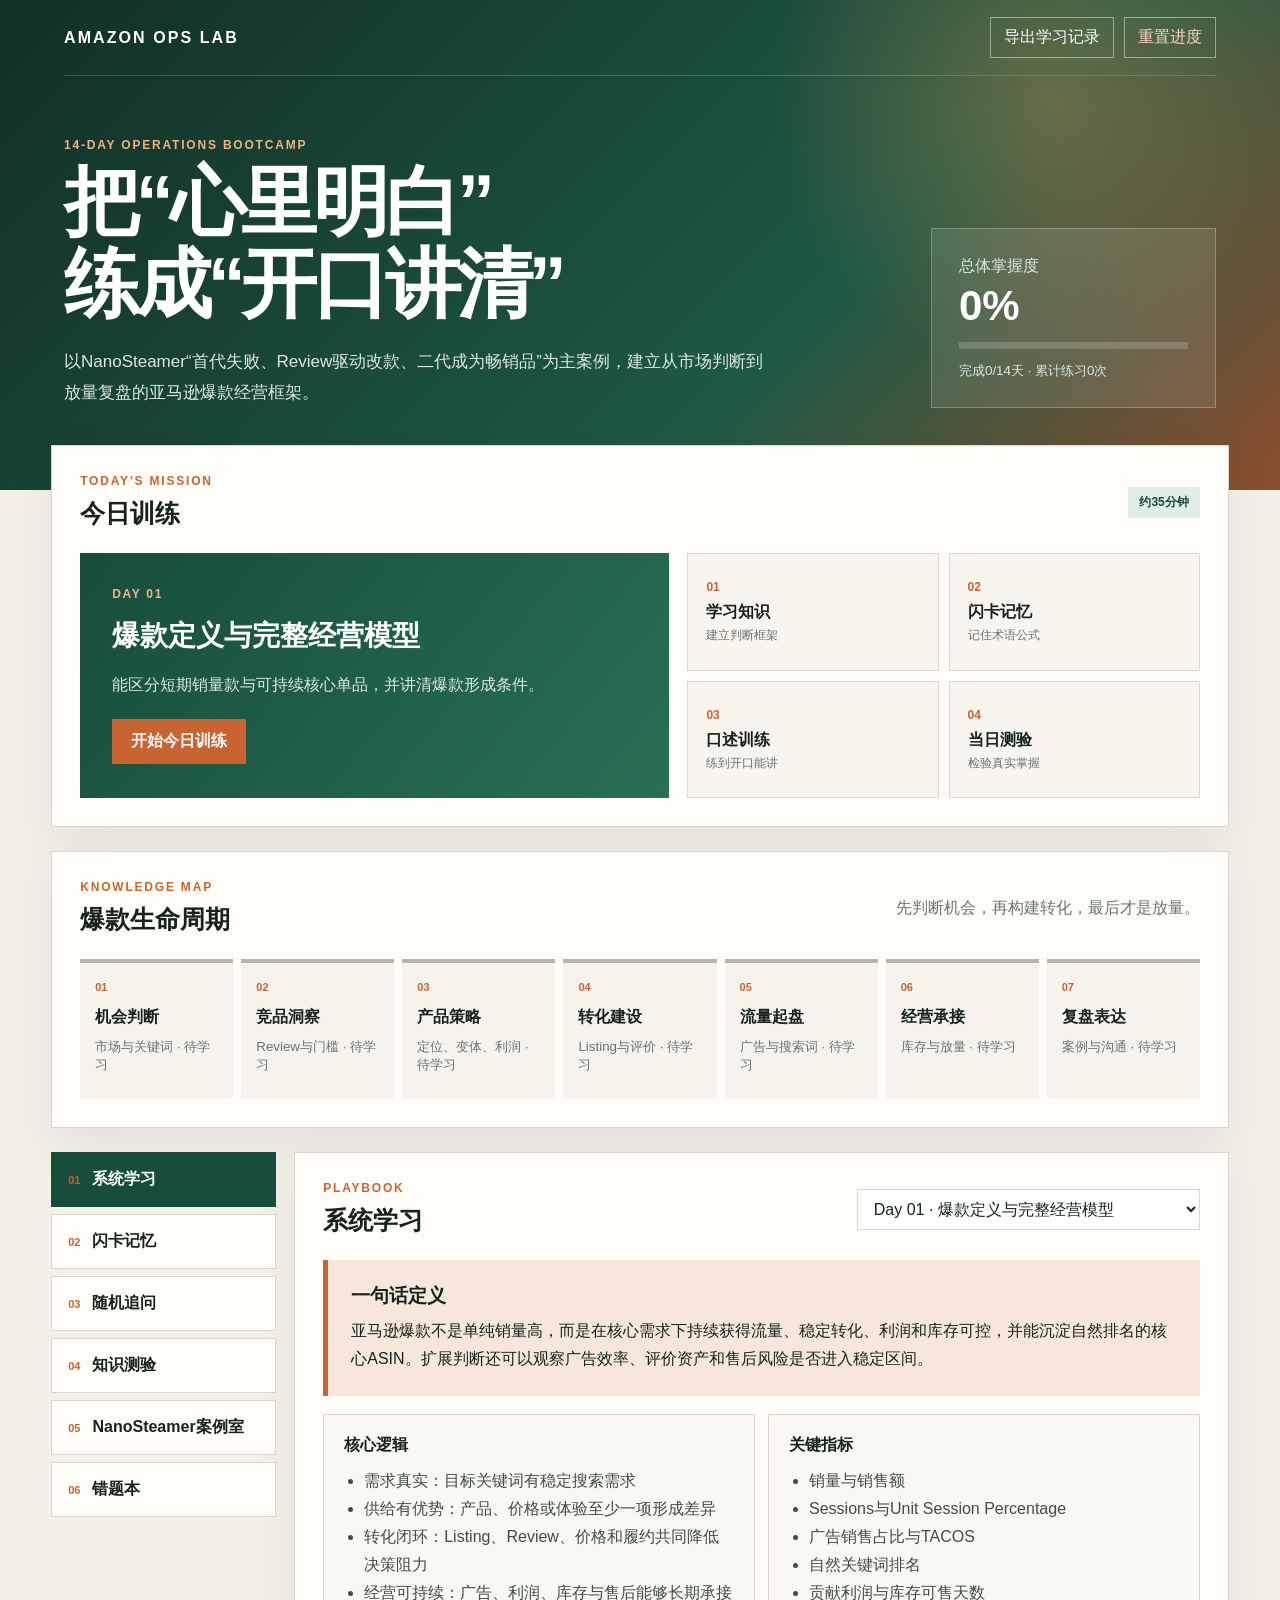
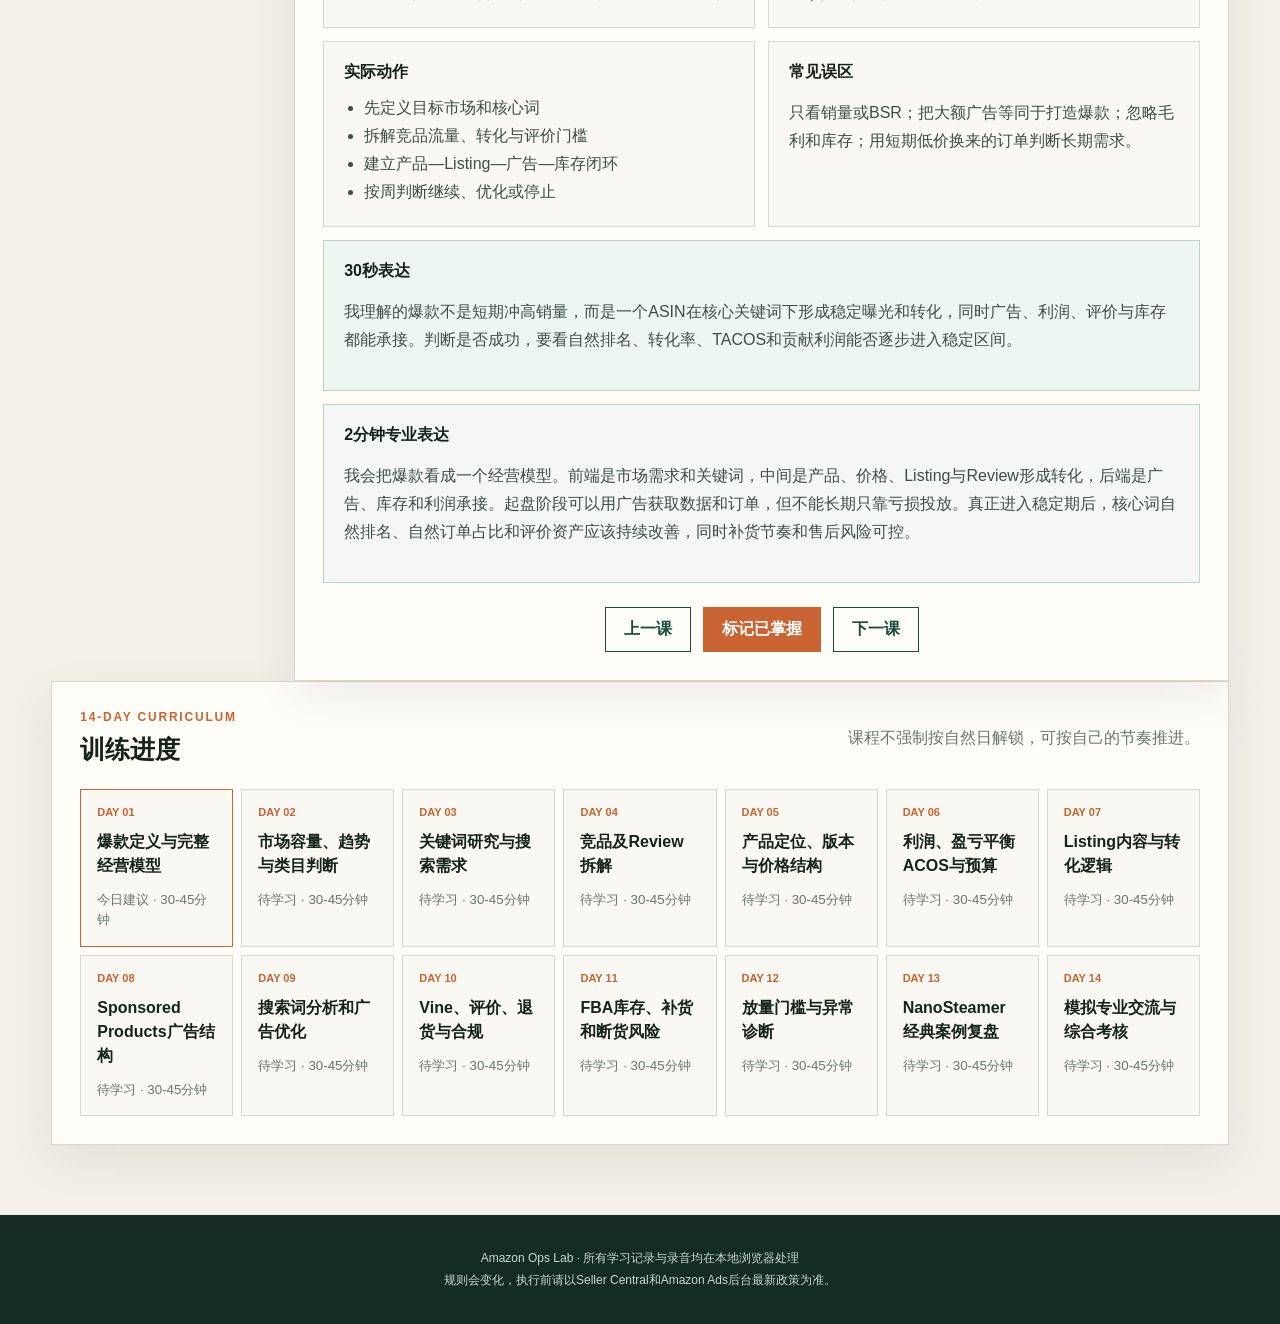
==== index.html @ a0581ec6 "Add files via upload" ====
<!doctype html>
<html lang="zh-CN">
<head>
  <meta charset="utf-8">
  <meta name="viewport" content="width=device-width, initial-scale=1">
  <meta name="description" content="亚马逊爆款运营14天学习与口述训练工具">
  <title>亚马逊爆款运营训练场</title>
  <link rel="stylesheet" href="style.css">
</head>
<body>
  <header class="hero">
    <nav class="topbar">
      <a class="brand" href="#dashboard">AMAZON OPS LAB</a>
      <div class="top-actions">
        <button id="exportProgress" class="ghost">导出学习记录</button>
        <button id="resetProgress" class="ghost danger-text">重置进度</button>
      </div>
    </nav>
    <div class="hero-content">
      <div>
        <p class="eyebrow">14-DAY OPERATIONS BOOTCAMP</p>
        <h1>把“心里明白”<br>练成“开口讲清”</h1>
        <p class="hero-copy">以NanoSteamer“首代失败、Review驱动改款、二代成为畅销品”为主案例，建立从市场判断到放量复盘的亚马逊爆款经营框架。</p>
      </div>
      <div class="hero-score">
        <span>总体掌握度</span>
        <strong id="overallScore">0%</strong>
        <div class="progress-track"><i id="overallBar"></i></div>
        <small id="studySummary">完成0/14天 · 累计练习0次</small>
      </div>
    </div>
  </header>

  <main>
    <section id="dashboard" class="panel dashboard">
      <div class="section-head">
        <div><p class="section-kicker">TODAY'S MISSION</p><h2>今日训练</h2></div>
        <span id="todayDuration" class="pill">约35分钟</span>
      </div>
      <div class="today-grid">
        <article class="today-main">
          <span id="todayDay" class="day-number">DAY 01</span>
          <h3 id="todayTitle">爆款定义与完整经营模型</h3>
          <p id="todayGoal"></p>
          <button id="startToday" class="primary">开始今日训练</button>
        </article>
        <div class="today-steps">
          <button data-today-step="learn"><b>01</b><span>学习知识</span><em>建立判断框架</em></button>
          <button data-today-step="cards"><b>02</b><span>闪卡记忆</span><em>记住术语公式</em></button>
          <button data-today-step="speak"><b>03</b><span>口述训练</span><em>练到开口能讲</em></button>
          <button data-today-step="quiz"><b>04</b><span>当日测验</span><em>检验真实掌握</em></button>
        </div>
      </div>
    </section>

    <section class="panel">
      <div class="section-head">
        <div><p class="section-kicker">KNOWLEDGE MAP</p><h2>爆款生命周期</h2></div>
        <p class="section-note">先判断机会，再构建转化，最后才是放量。</p>
      </div>
      <div id="knowledgeMap" class="knowledge-map"></div>
    </section>

    <section class="workspace">
      <aside class="sidebar">
        <button class="nav-item active" data-view="learn"><span>01</span>系统学习</button>
        <button class="nav-item" data-view="cards"><span>02</span>闪卡记忆</button>
        <button class="nav-item" data-view="speak"><span>03</span>随机追问</button>
        <button class="nav-item" data-view="quiz"><span>04</span>知识测验</button>
        <button class="nav-item" data-view="case"><span>05</span>NanoSteamer案例室</button>
        <button class="nav-item" data-view="mistakes"><span>06</span>错题本</button>
      </aside>

      <section class="panel work-panel">
        <div id="learnView" class="view active">
          <div class="view-toolbar">
            <div><p class="section-kicker">PLAYBOOK</p><h2>系统学习</h2></div>
            <select id="moduleSelect" aria-label="选择课程"></select>
          </div>
          <article id="lessonContent" class="lesson"></article>
          <div class="lesson-actions">
            <button id="prevModule" class="secondary">上一课</button>
            <button id="markLearned" class="primary">标记已掌握</button>
            <button id="nextModule" class="secondary">下一课</button>
          </div>
        </div>

        <div id="cardsView" class="view">
          <div class="view-toolbar">
            <div><p class="section-kicker">FLASH CARDS</p><h2>闪卡记忆</h2></div>
            <span id="cardCounter" class="pill"></span>
          </div>
          <button id="flashCard" class="flash-card" aria-label="翻转闪卡">
            <span class="card-label">点击翻面</span>
            <strong id="cardFront"></strong>
            <p id="cardBack"></p>
          </button>
          <section class="card-answer-box">
            <label for="cardWrittenAnswer"><b>先用文字回答</b><span>系统将按关键概念覆盖率和答案完整度进行本地评分。</span></label>
            <textarea id="cardWrittenAnswer" rows="4" placeholder="在这里输入你的答案……"></textarea>
            <div class="written-actions">
              <small>不要求与参考答案逐字一致，专业术语、公式和关键逻辑更重要。</small>
              <button id="scoreCardAnswer" class="primary">提交并评分</button>
            </div>
            <div id="cardScoreResult" class="card-score-result" hidden></div>
          </section>
          <div class="center-actions">
            <button id="cardAgain" class="secondary">还没记住</button>
            <button id="cardKnown" class="primary">已经记住</button>
          </div>
        </div>

        <div id="speakView" class="view">
          <div class="view-toolbar">
            <div><p class="section-kicker">WRITING & SPEAKING DRILL</p><h2>随机追问：文字与口述</h2></div>
            <select id="questionCategory">
              <option value="all">全部场景</option>
              <option value="同行交流">同行交流</option>
              <option value="领导追问">领导追问</option>
              <option value="跨部门协作">跨部门协作</option>
            </select>
          </div>
          <article class="question-card">
            <div class="question-meta"><span id="speakCategory"></span><span id="speakDifficulty"></span></div>
            <h3 id="speakQuestion"></h3>
            <p class="answer-structure"><b>建议结构：</b>结论 → 依据 → 动作 → 风险 → 复盘</p>
          </article>
          <section class="written-answer-box">
            <div class="written-head">
              <div><h3>文字填空作答</h3><p>在公司不方便口述时，可直接填写关键词或完整答案。</p></div>
              <span class="pill">自动本地保存</span>
            </div>
            <textarea id="writtenAnswer" rows="8" placeholder="结论：我认为……&#10;&#10;依据：主要数据或判断是……&#10;&#10;动作：下一步我会……&#10;&#10;风险：需要注意……&#10;&#10;复盘：我会在……后检查……"></textarea>
            <div class="written-actions">
              <span id="writtenStatus">建议先独立作答，再查看参考答案。</span>
              <button id="submitWrittenAnswer" class="primary">提交文字答案</button>
            </div>
          </section>
          <div class="timer-box">
            <strong id="timerDisplay">02:00</strong>
            <div>
              <button id="startTimer" class="primary">开始计时</button>
              <button id="recordAudio" class="secondary">本地录音</button>
            </div>
            <p id="recordStatus">录音只保存在当前页面内，不会上传。</p>
            <audio id="audioPlayback" controls hidden></audio>
          </div>
          <button id="showReference" class="text-button" aria-expanded="false">展开参考答案</button>
          <div id="referenceAnswer" class="reference-answer" hidden></div>
          <div id="selfScore" class="self-score" hidden>
            <h3>五维自评</h3>
            <div id="scoreInputs"></div>
            <button id="saveSpeakingScore" class="primary">保存本次评分</button>
          </div>
          <div class="lesson-actions">
            <button id="markSpeakMistake" class="secondary">加入错题本</button>
            <button id="nextSpeakQuestion" class="primary">下一道追问</button>
          </div>
        </div>

        <div id="quizView" class="view">
          <div class="view-toolbar">
            <div><p class="section-kicker">KNOWLEDGE CHECK</p><h2>知识测验</h2></div>
            <span id="quizProgress" class="pill"></span>
          </div>
          <article id="quizCard" class="quiz-card"></article>
          <div id="quizFeedback" class="quiz-feedback" hidden></div>
          <div class="lesson-actions">
            <button id="submitQuiz" class="primary">提交答案</button>
            <button id="nextQuiz" class="secondary" hidden>下一题</button>
          </div>
        </div>

        <div id="caseView" class="view">
          <div class="view-toolbar">
            <div><p class="section-kicker">PUBLIC CASE</p><h2>NanoSteamer经典案例室</h2></div>
            <span class="pill warning">公开资料 + 教学推演</span>
          </div>
          <div id="caseContent"></div>
        </div>

        <div id="mistakesView" class="view">
          <div class="view-toolbar">
            <div><p class="section-kicker">REVIEW LOOP</p><h2>错题本</h2></div>
            <button id="clearMistakes" class="secondary">清空错题</button>
          </div>
          <div id="mistakeList" class="mistake-list"></div>
        </div>
      </section>
    </section>

    <section class="panel curriculum-panel">
      <div class="section-head">
        <div><p class="section-kicker">14-DAY CURRICULUM</p><h2>训练进度</h2></div>
        <p class="section-note">课程不强制按自然日解锁，可按自己的节奏推进。</p>
      </div>
      <div id="curriculum" class="curriculum"></div>
    </section>
  </main>

  <footer>
    <p>Amazon Ops Lab · 所有学习记录与录音均在本地浏览器处理</p>
    <p>规则会变化，执行前请以Seller Central和Amazon Ads后台最新政策为准。</p>
  </footer>

  <script src="app.js"></script>
</body>
</html>
---- style.css ----
:root {
  --ink: #16231d;
  --muted: #68756e;
  --paper: #f3f0e8;
  --card: #fffdf8;
  --line: #dcd7ca;
  --green: #174d3b;
  --green-2: #276b52;
  --green-soft: #e1eee8;
  --orange: #c96332;
  --orange-soft: #f7e6db;
  --red: #a54236;
  --yellow: #d89b28;
  --shadow: 0 16px 42px rgba(31, 45, 38, .08);
}

* { box-sizing: border-box; }
html { scroll-behavior: smooth; }
body {
  margin: 0;
  color: var(--ink);
  background: var(--paper);
  font-family: "Microsoft YaHei", "PingFang SC", Arial, sans-serif;
}
button, select, input { font: inherit; }
button { cursor: pointer; }
.hero {
  min-height: 450px;
  padding: 0 max(5vw, 24px) 82px;
  color: #fff;
  background:
    radial-gradient(circle at 82% 20%, rgba(228, 145, 80, .35), transparent 25%),
    linear-gradient(135deg, #112f26, #1e5944 64%, #8c4e2e);
}
.topbar {
  height: 76px;
  display: flex;
  align-items: center;
  justify-content: space-between;
  border-bottom: 1px solid rgba(255,255,255,.18);
}
.brand { color: #fff; text-decoration: none; font-weight: 900; letter-spacing: .13em; }
.top-actions { display: flex; gap: 10px; }
.ghost { padding: 9px 13px; color: #fff; border: 1px solid rgba(255,255,255,.45); background: transparent; }
.danger-text { color: #ffd4c8; }
.hero-content {
  width: min(1360px, 100%);
  margin: 62px auto 0;
  display: flex;
  align-items: end;
  justify-content: space-between;
  gap: 50px;
}
.eyebrow, .section-kicker {
  margin: 0 0 9px;
  color: var(--orange);
  font-size: 12px;
  font-weight: 900;
  letter-spacing: .15em;
}
.hero .eyebrow { color: #f1b184; }
h1 { max-width: 760px; margin: 0; font-size: clamp(42px, 6.2vw, 76px); line-height: 1.08; letter-spacing: -.055em; }
h2 { margin: 0; font-size: 25px; }
h3 { margin: 0; }
.hero-copy { max-width: 700px; margin: 22px 0 0; color: #dce8e2; font-size: 17px; line-height: 1.8; }
.hero-score {
  width: 285px;
  padding: 27px;
  flex: 0 0 auto;
  border: 1px solid rgba(255,255,255,.25);
  background: rgba(255,255,255,.1);
  backdrop-filter: blur(12px);
}
.hero-score span, .hero-score small { color: #dce8e2; }
.hero-score strong { display: block; margin: 5px 0 12px; font-size: 42px; }
.progress-track { height: 7px; margin-bottom: 12px; overflow: hidden; background: rgba(255,255,255,.18); }
.progress-track i { display: block; width: 0; height: 100%; background: #f0a774; transition: width .35s; }
main { width: min(1380px, 92vw); margin: -45px auto 70px; }
.panel {
  margin-bottom: 24px;
  padding: 28px;
  border: 1px solid var(--line);
  background: var(--card);
  box-shadow: var(--shadow);
}
.section-head, .view-toolbar {
  display: flex;
  align-items: center;
  justify-content: space-between;
  gap: 24px;
  margin-bottom: 23px;
}
.section-note { margin: 0; color: var(--muted); }
.pill { padding: 7px 11px; color: var(--green); background: var(--green-soft); font-size: 12px; font-weight: 800; }
.pill.warning { color: #85500c; background: #f8e8c9; }
.today-grid { display: grid; grid-template-columns: 1.15fr 1fr; gap: 18px; }
.today-main {
  min-height: 245px;
  padding: 32px;
  display: flex;
  align-items: flex-start;
  flex-direction: column;
  justify-content: center;
  color: #fff;
  background: linear-gradient(130deg, var(--green), #287055);
}
.day-number { margin-bottom: 16px; color: #f0b58b; font-size: 12px; font-weight: 900; letter-spacing: .14em; }
.today-main h3 { font-size: 28px; }
.today-main p { max-width: 560px; color: #dceae4; line-height: 1.7; }
.today-steps { display: grid; grid-template-columns: 1fr 1fr; gap: 10px; }
.today-steps button {
  padding: 18px;
  color: var(--ink);
  border: 1px solid var(--line);
  background: #f8f5ee;
  text-align: left;
}
.today-steps button:hover { border-color: var(--green); }
.today-steps b, .today-steps span, .today-steps em { display: block; }
.today-steps b { color: var(--orange); font-size: 12px; }
.today-steps span { margin: 8px 0 4px; font-weight: 800; }
.today-steps em { color: var(--muted); font-size: 12px; font-style: normal; }
.primary, .secondary {
  padding: 11px 18px;
  border: 1px solid var(--orange);
  font-weight: 800;
}
.primary { color: #fff; background: var(--orange); }
.primary:hover { background: #ad5126; }
.secondary { color: var(--green); border-color: var(--green); background: transparent; }
.secondary:hover { background: var(--green-soft); }
.today-main .primary { margin-top: 5px; }
.knowledge-map { display: grid; grid-template-columns: repeat(7, 1fr); gap: 8px; }
.map-node {
  position: relative;
  min-height: 140px;
  padding: 18px 15px;
  border-top: 4px solid #b7b4aa;
  background: #f6f3ec;
}
.map-node.done { border-color: var(--green); background: var(--green-soft); }
.map-node.current { border-color: var(--orange); background: var(--orange-soft); }
.map-node b, .map-node span { display: block; }
.map-node b { margin-bottom: 12px; color: var(--orange); font-size: 11px; }
.map-node span { line-height: 1.45; font-weight: 800; }
.map-node small { display: block; margin-top: 9px; color: var(--muted); }
.workspace { display: grid; grid-template-columns: 225px 1fr; gap: 18px; align-items: start; }
.sidebar { position: sticky; top: 16px; display: grid; gap: 7px; }
.nav-item {
  padding: 16px;
  display: flex;
  align-items: center;
  gap: 12px;
  color: var(--ink);
  border: 1px solid var(--line);
  background: var(--card);
  text-align: left;
  font-weight: 800;
}
.nav-item span { color: var(--orange); font-size: 11px; }
.nav-item.active { color: #fff; border-color: var(--green); background: var(--green); }
.work-panel { min-height: 690px; margin: 0; }
.view { display: none; }
.view.active { display: block; }
select {
  max-width: 430px;
  padding: 10px 35px 10px 12px;
  color: var(--ink);
  border: 1px solid var(--line);
  background: #fff;
}
.lesson > .lesson-lead {
  margin-bottom: 18px;
  padding: 23px;
  border-left: 5px solid var(--orange);
  background: var(--orange-soft);
}
.lesson-lead strong { display: block; margin-bottom: 8px; font-size: 19px; }
.lesson-lead p { margin: 0; line-height: 1.75; }
.lesson-grid { display: grid; grid-template-columns: 1fr 1fr; gap: 13px; }
.lesson-block { padding: 20px; border: 1px solid var(--line); background: #faf8f2; }
.lesson-block.full { grid-column: 1 / -1; }
.lesson-block h3 { margin-bottom: 11px; font-size: 16px; }
.lesson-block p, .lesson-block li { color: #3e4d45; line-height: 1.75; }
.lesson-block ul { margin: 0; padding-left: 20px; }
.speech { border-color: #b9d3c7; background: #eef6f2; }
.speech.long { background: #f4f7f5; }
.formula { color: var(--green); font-weight: 900; }
.lesson-actions, .center-actions {
  margin-top: 24px;
  display: flex;
  align-items: center;
  justify-content: center;
  gap: 12px;
}
.flash-card {
  width: min(680px, 100%);
  min-height: 330px;
  margin: 35px auto 0;
  padding: 48px;
  display: block;
  color: #fff;
  border: 0;
  background: linear-gradient(145deg, var(--green), #2d7058);
  box-shadow: 0 22px 48px rgba(23, 77, 59, .2);
  text-align: center;
}
.flash-card.revealed { color: var(--ink); background: var(--orange-soft); }
.card-label { display: block; margin-bottom: 25px; color: #efbd98; font-size: 12px; letter-spacing: .13em; }
.revealed .card-label { color: var(--orange); }
.flash-card strong { font-size: clamp(26px, 4vw, 39px); line-height: 1.45; }
.flash-card p { display: none; margin: 8px auto 0; max-width: 560px; font-size: 18px; line-height: 1.8; }
.flash-card.revealed strong { display: none; }
.flash-card.revealed p { display: block; }
.card-answer-box {
  width: min(680px, 100%);
  margin: 18px auto 0;
  padding: 20px;
  border: 1px solid var(--line);
  background: #faf8f2;
}
.card-answer-box label, .card-answer-box label span { display: block; }
.card-answer-box label span { margin-top: 5px; color: var(--muted); font-size: 12px; }
.card-answer-box textarea {
  width: 100%;
  margin: 14px 0 0;
  padding: 14px;
  resize: vertical;
  color: var(--ink);
  border: 1px solid var(--line);
  background: #fff;
  line-height: 1.7;
}
.card-answer-box textarea:focus { outline: 2px solid #b8d7c9; border-color: var(--green); }
.card-score-result { margin-top: 15px; padding: 16px; border: 1px solid #b7cfc3; background: var(--green-soft); }
.score-summary { display: grid; grid-template-columns: repeat(3, 1fr); gap: 8px; }
.score-summary div { padding: 12px; background: rgba(255,255,255,.68); text-align: center; }
.score-summary span, .score-summary strong { display: block; }
.score-summary span { color: var(--muted); font-size: 11px; }
.score-summary strong { margin-top: 4px; font-size: 24px; }
.score-feedback { margin: 13px 0 0; color: #405149; line-height: 1.7; }
.question-card { padding: 28px; color: #fff; background: var(--green); }
.question-card h3 { margin: 20px 0; font-size: clamp(24px, 3.5vw, 34px); line-height: 1.55; }
.question-meta { display: flex; gap: 9px; }
.question-meta span { padding: 5px 8px; color: #f6c09a; border: 1px solid rgba(255,255,255,.25); font-size: 11px; }
.answer-structure { margin: 0; color: #dce9e3; }
.written-answer-box {
  margin-top: 16px;
  padding: 22px;
  border: 1px solid var(--line);
  background: #faf8f2;
}
.written-head, .written-actions {
  display: flex;
  align-items: center;
  justify-content: space-between;
  gap: 16px;
}
.written-head p, .written-actions span {
  margin: 6px 0 0;
  color: var(--muted);
  font-size: 12px;
}
.written-answer-box textarea {
  width: 100%;
  margin-top: 16px;
  padding: 16px;
  resize: vertical;
  color: var(--ink);
  border: 1px solid var(--line);
  background: #fff;
  line-height: 1.75;
}
.written-answer-box textarea:focus {
  outline: 2px solid #b8d7c9;
  border-color: var(--green);
}
.written-actions { margin-top: 12px; }
.user-answer {
  margin-bottom: 18px;
  padding-bottom: 16px;
  border-bottom: 1px solid #b7cfc3;
  white-space: pre-wrap;
}
.timer-box { margin: 16px 0; padding: 22px; display: flex; align-items: center; justify-content: space-between; gap: 20px; border: 1px solid var(--line); background: #faf8f2; }
.timer-box strong { font-size: 38px; font-variant-numeric: tabular-nums; }
.timer-box p { flex: 1; margin: 0; color: var(--muted); font-size: 12px; }
.timer-box audio { max-width: 250px; }
.text-button { padding: 6px 0; color: var(--green); border: 0; border-bottom: 1px solid var(--green); background: transparent; font-weight: 800; }
.reference-answer, .self-score { margin-top: 17px; padding: 22px; border: 1px solid #bdd2c8; background: var(--green-soft); line-height: 1.8; }
.reference-answer h3 { margin-bottom: 10px; }
.score-row { display: grid; grid-template-columns: 120px 1fr 34px; gap: 12px; align-items: center; margin: 13px 0; }
.score-row input { accent-color: var(--orange); }
.quiz-card { padding: 25px; border: 1px solid var(--line); background: #faf8f2; }
.quiz-card h3 { margin-bottom: 20px; line-height: 1.65; }
.quiz-type {
  display: inline-block;
  margin-bottom: 12px;
  padding: 5px 8px;
  color: var(--orange);
  border: 1px solid #e5b796;
  background: var(--orange-soft);
  font-size: 11px;
  font-weight: 800;
}
.quiz-text-input {
  width: 100%;
  padding: 15px;
  color: var(--ink);
  border: 1px solid var(--line);
  background: #fff;
  line-height: 1.7;
}
textarea.quiz-text-input { min-height: 150px; resize: vertical; }
.quiz-text-input:focus { outline: 2px solid #b8d7c9; border-color: var(--green); }
.quiz-hint { margin: 10px 0 0; color: var(--muted); font-size: 12px; }
.option {
  width: 100%;
  margin: 6px 0;
  padding: 13px;
  color: var(--ink);
  border: 1px solid var(--line);
  background: #fff;
  text-align: left;
}
.option.selected { border-color: var(--green); background: var(--green-soft); }
.quiz-feedback { margin-top: 15px; padding: 17px; line-height: 1.7; }
.quiz-feedback.correct { color: var(--green); background: var(--green-soft); }
.quiz-feedback.wrong { color: var(--red); background: #f7e3df; }
.case-hero { padding: 27px; color: #fff; background: linear-gradient(130deg, #1d4b3b, #815036); }
.case-hero h3 { margin-bottom: 10px; font-size: 29px; }
.case-hero p { margin: 0; color: #e4ece8; line-height: 1.7; }
.data-notice { margin: 14px 0; padding: 13px; color: #79510e; background: #faedcf; font-size: 13px; }
.case-grid { display: grid; grid-template-columns: repeat(3, 1fr); gap: 10px; }
.case-metric { padding: 18px; border: 1px solid var(--line); }
.case-metric span, .case-metric small { display: block; color: var(--muted); }
.case-metric strong { display: block; margin: 5px 0; font-size: 25px; }
.case-section { margin-top: 18px; padding: 22px; border: 1px solid var(--line); }
.case-section h3 { margin-bottom: 13px; }
.case-section p, .case-section li { line-height: 1.75; }
.case-task { margin-top: 9px; padding: 13px; border-left: 4px solid var(--orange); background: var(--orange-soft); }
.mistake-item { margin-bottom: 10px; padding: 18px; border: 1px solid var(--line); }
.mistake-item small { color: var(--orange); }
.mistake-item h3 { margin: 8px 0; font-size: 16px; }
.mistake-item p { color: var(--muted); line-height: 1.6; }
.empty { padding: 70px 20px; color: var(--muted); text-align: center; }
.curriculum { display: grid; grid-template-columns: repeat(7, 1fr); gap: 8px; }
.day-card { min-height: 155px; padding: 16px; border: 1px solid var(--line); background: #faf8f2; }
.day-card.done { border-color: var(--green); background: var(--green-soft); }
.day-card.current { border-color: var(--orange); }
.day-card b, .day-card span { display: block; }
.day-card b { color: var(--orange); font-size: 11px; }
.day-card span { margin: 12px 0; font-weight: 800; line-height: 1.5; }
.day-card small { color: var(--muted); line-height: 1.4; }
footer { padding: 30px; color: #cad8d1; background: #132d24; text-align: center; font-size: 12px; }
footer p { margin: 5px; }

@media (max-width: 1050px) {
  .knowledge-map, .curriculum { grid-template-columns: repeat(4, 1fr); }
  .workspace { grid-template-columns: 1fr; }
  .sidebar { position: static; grid-template-columns: repeat(3, 1fr); }
}
@media (max-width: 760px) {
  .top-actions { display: none; }
  .hero { min-height: 570px; }
  .hero-content, .section-head, .view-toolbar, .timer-box { align-items: stretch; flex-direction: column; }
  .written-head, .written-actions { align-items: stretch; flex-direction: column; }
  .score-summary { grid-template-columns: 1fr; }
  .hero-score { width: 100%; }
  main { width: 94vw; }
  .panel { padding: 20px; }
  .today-grid, .lesson-grid, .case-grid { grid-template-columns: 1fr; }
  .knowledge-map, .curriculum { grid-template-columns: repeat(2, 1fr); }
  .sidebar { grid-template-columns: repeat(2, 1fr); }
  .lesson-block.full { grid-column: auto; }
  .timer-box audio { max-width: 100%; }
}
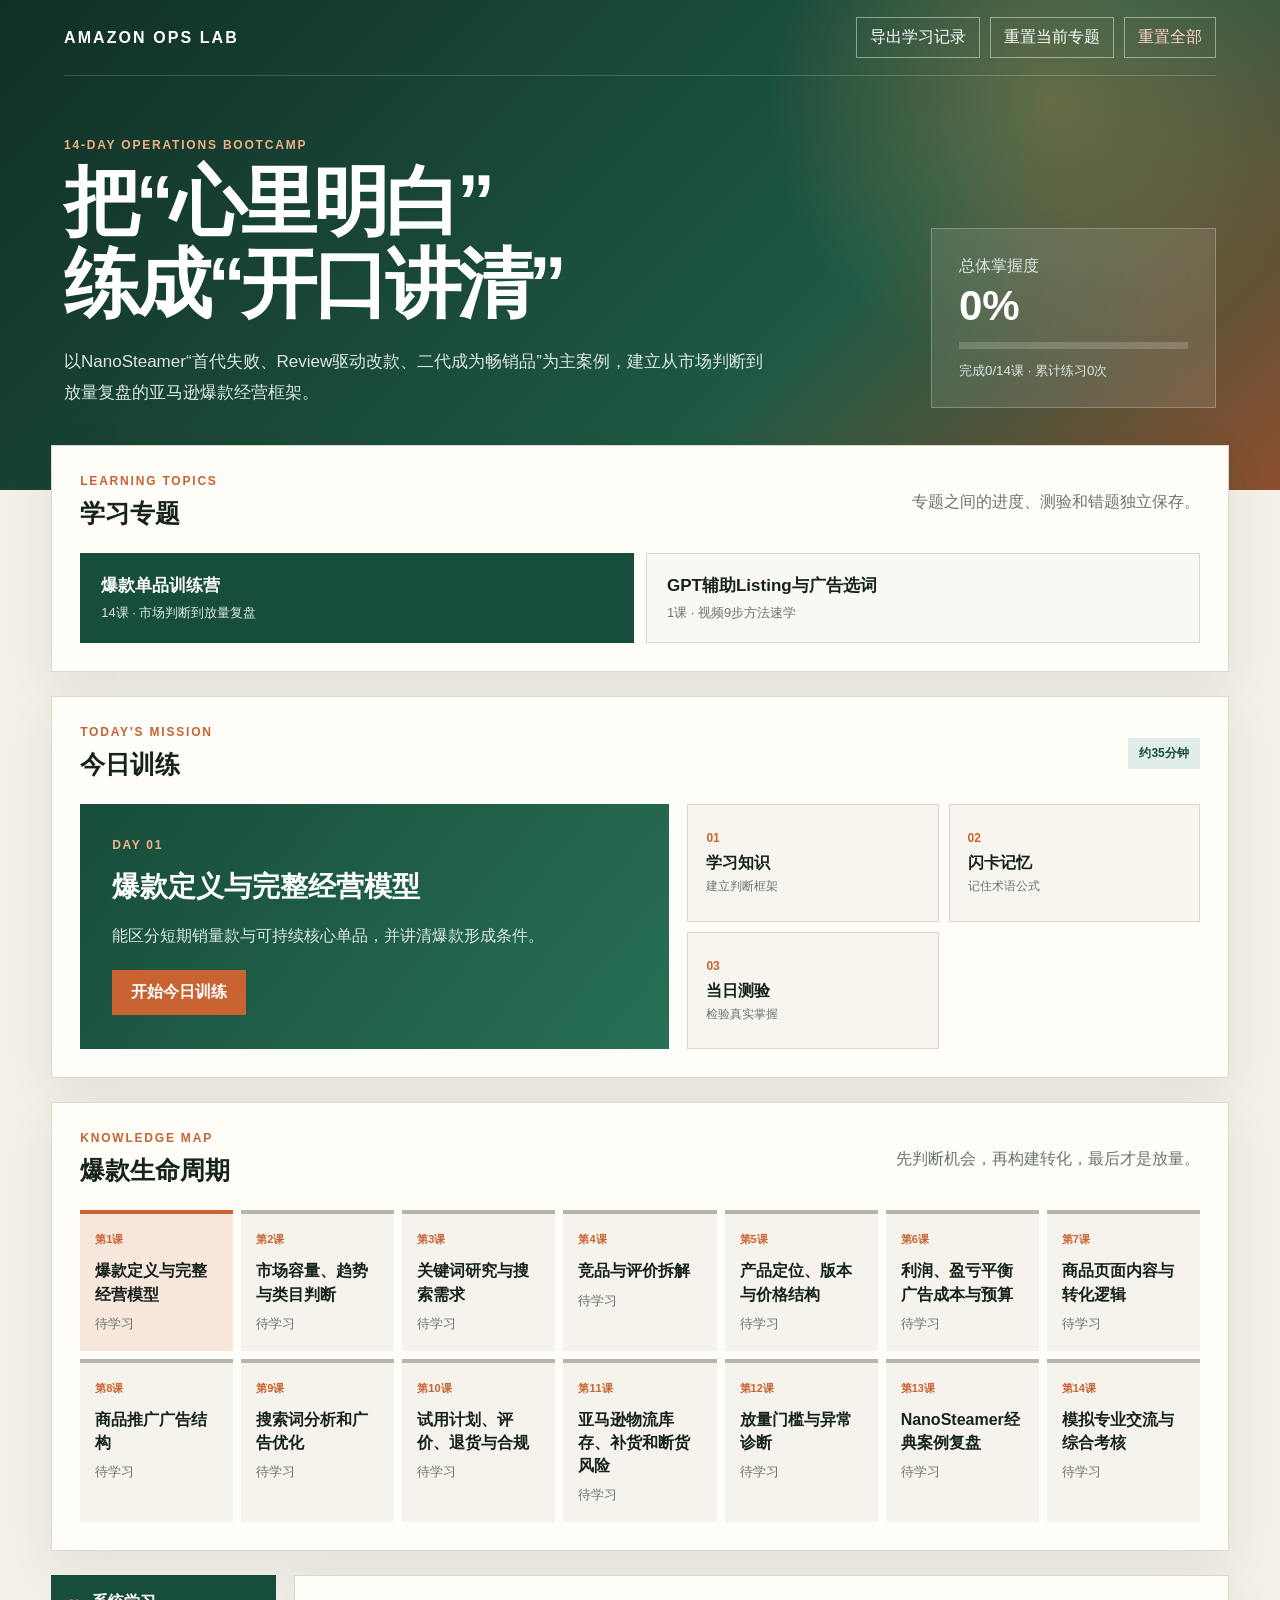
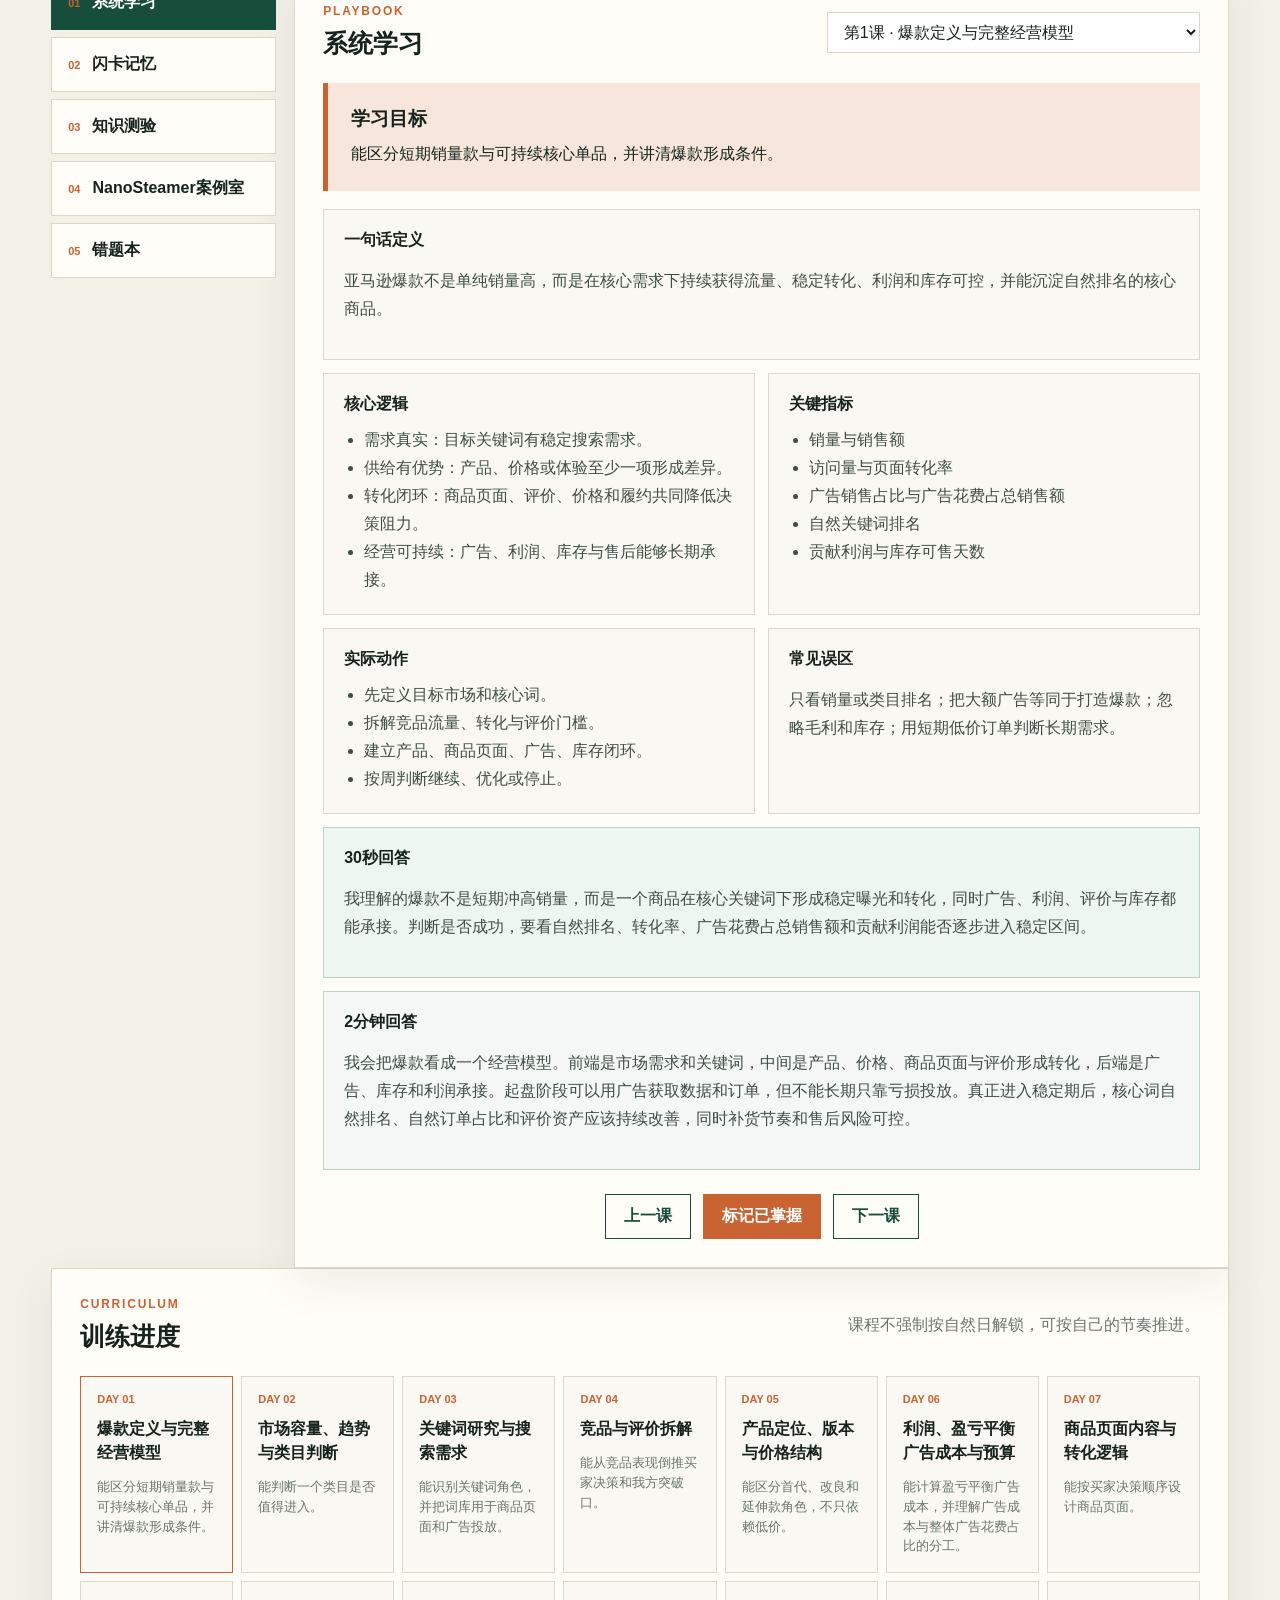
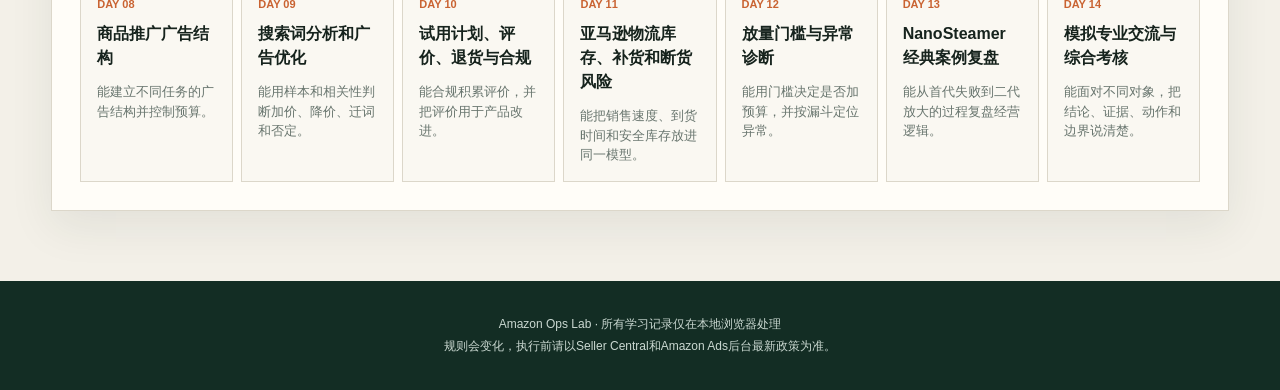
==== commit 1ea6364b: "Add files via upload" ====
--- a/index.html
+++ b/index.html
@@ -3,8 +3,12 @@
 <head>
   <meta charset="utf-8">
   <meta name="viewport" content="width=device-width, initial-scale=1">
-  <meta name="description" content="亚马逊爆款运营14天学习与口述训练工具">
+  <meta name="description" content="亚马逊爆款运营14天学习与文字训练工具">
   <title>亚马逊爆款运营训练场</title>
+  <meta name="theme-color" content="#174d3b">
+  <link rel="manifest" href="manifest.webmanifest">
+  <link rel="icon" href="icons/icon.svg" type="image/svg+xml">
+  <link rel="apple-touch-icon" href="icons/icon.svg">
   <link rel="stylesheet" href="style.css">
 </head>
 <body>
@@ -13,14 +17,15 @@
       <a class="brand" href="#dashboard">AMAZON OPS LAB</a>
       <div class="top-actions">
         <button id="exportProgress" class="ghost">导出学习记录</button>
-        <button id="resetProgress" class="ghost danger-text">重置进度</button>
+        <button id="resetCurrentProgress" class="ghost">重置当前专题</button>
+        <button id="resetProgress" class="ghost danger-text">重置全部</button>
       </div>
     </nav>
     <div class="hero-content">
       <div>
-        <p class="eyebrow">14-DAY OPERATIONS BOOTCAMP</p>
+        <p id="topicEyebrow" class="eyebrow">14-DAY OPERATIONS BOOTCAMP</p>
         <h1>把“心里明白”<br>练成“开口讲清”</h1>
-        <p class="hero-copy">以NanoSteamer“首代失败、Review驱动改款、二代成为畅销品”为主案例，建立从市场判断到放量复盘的亚马逊爆款经营框架。</p>
+        <p id="heroCopy" class="hero-copy">以NanoSteamer“首代失败、Review驱动改款、二代成为畅销品”为主案例，建立从市场判断到放量复盘的亚马逊爆款经营框架。</p>
       </div>
       <div class="hero-score">
         <span>总体掌握度</span>
@@ -32,6 +37,17 @@
   </header>
 
   <main>
+    <section class="panel topic-panel">
+      <div class="section-head">
+        <div><p class="section-kicker">LEARNING TOPICS</p><h2>学习专题</h2></div>
+        <p class="section-note">专题之间的进度、测验和错题独立保存。</p>
+      </div>
+      <div class="topic-picker">
+        <button class="topic-button active" data-topic="hit"><b>爆款单品训练营</b><span>14课 · 市场判断到放量复盘</span></button>
+        <button class="topic-button" data-topic="gpt"><b>GPT辅助Listing与广告选词</b><span>1课 · 视频9步方法速学</span></button>
+      </div>
+    </section>
+
     <section id="dashboard" class="panel dashboard">
       <div class="section-head">
         <div><p class="section-kicker">TODAY'S MISSION</p><h2>今日训练</h2></div>
@@ -47,16 +63,15 @@
         <div class="today-steps">
           <button data-today-step="learn"><b>01</b><span>学习知识</span><em>建立判断框架</em></button>
           <button data-today-step="cards"><b>02</b><span>闪卡记忆</span><em>记住术语公式</em></button>
-          <button data-today-step="speak"><b>03</b><span>口述训练</span><em>练到开口能讲</em></button>
-          <button data-today-step="quiz"><b>04</b><span>当日测验</span><em>检验真实掌握</em></button>
+          <button data-today-step="quiz"><b>03</b><span>当日测验</span><em>检验真实掌握</em></button>
         </div>
       </div>
     </section>
 
     <section class="panel">
       <div class="section-head">
-        <div><p class="section-kicker">KNOWLEDGE MAP</p><h2>爆款生命周期</h2></div>
-        <p class="section-note">先判断机会，再构建转化，最后才是放量。</p>
+        <div><p class="section-kicker">KNOWLEDGE MAP</p><h2 id="mapTitle">爆款生命周期</h2></div>
+        <p id="mapNote" class="section-note">先判断机会，再构建转化，最后才是放量。</p>
       </div>
       <div id="knowledgeMap" class="knowledge-map"></div>
     </section>
@@ -65,10 +80,9 @@
       <aside class="sidebar">
         <button class="nav-item active" data-view="learn"><span>01</span>系统学习</button>
         <button class="nav-item" data-view="cards"><span>02</span>闪卡记忆</button>
-        <button class="nav-item" data-view="speak"><span>03</span>随机追问</button>
-        <button class="nav-item" data-view="quiz"><span>04</span>知识测验</button>
-        <button class="nav-item" data-view="case"><span>05</span>NanoSteamer案例室</button>
-        <button class="nav-item" data-view="mistakes"><span>06</span>错题本</button>
+        <button class="nav-item" data-view="quiz"><span>03</span>知识测验</button>
+        <button class="nav-item" data-view="case"><span>04</span>NanoSteamer案例室</button>
+        <button class="nav-item" data-view="mistakes"><span>05</span>错题本</button>
       </aside>
 
       <section class="panel work-panel">
@@ -110,54 +124,6 @@
           </div>
         </div>
 
-        <div id="speakView" class="view">
-          <div class="view-toolbar">
-            <div><p class="section-kicker">WRITING & SPEAKING DRILL</p><h2>随机追问：文字与口述</h2></div>
-            <select id="questionCategory">
-              <option value="all">全部场景</option>
-              <option value="同行交流">同行交流</option>
-              <option value="领导追问">领导追问</option>
-              <option value="跨部门协作">跨部门协作</option>
-            </select>
-          </div>
-          <article class="question-card">
-            <div class="question-meta"><span id="speakCategory"></span><span id="speakDifficulty"></span></div>
-            <h3 id="speakQuestion"></h3>
-            <p class="answer-structure"><b>建议结构：</b>结论 → 依据 → 动作 → 风险 → 复盘</p>
-          </article>
-          <section class="written-answer-box">
-            <div class="written-head">
-              <div><h3>文字填空作答</h3><p>在公司不方便口述时，可直接填写关键词或完整答案。</p></div>
-              <span class="pill">自动本地保存</span>
-            </div>
-            <textarea id="writtenAnswer" rows="8" placeholder="结论：我认为……&#10;&#10;依据：主要数据或判断是……&#10;&#10;动作：下一步我会……&#10;&#10;风险：需要注意……&#10;&#10;复盘：我会在……后检查……"></textarea>
-            <div class="written-actions">
-              <span id="writtenStatus">建议先独立作答，再查看参考答案。</span>
-              <button id="submitWrittenAnswer" class="primary">提交文字答案</button>
-            </div>
-          </section>
-          <div class="timer-box">
-            <strong id="timerDisplay">02:00</strong>
-            <div>
-              <button id="startTimer" class="primary">开始计时</button>
-              <button id="recordAudio" class="secondary">本地录音</button>
-            </div>
-            <p id="recordStatus">录音只保存在当前页面内，不会上传。</p>
-            <audio id="audioPlayback" controls hidden></audio>
-          </div>
-          <button id="showReference" class="text-button" aria-expanded="false">展开参考答案</button>
-          <div id="referenceAnswer" class="reference-answer" hidden></div>
-          <div id="selfScore" class="self-score" hidden>
-            <h3>五维自评</h3>
-            <div id="scoreInputs"></div>
-            <button id="saveSpeakingScore" class="primary">保存本次评分</button>
-          </div>
-          <div class="lesson-actions">
-            <button id="markSpeakMistake" class="secondary">加入错题本</button>
-            <button id="nextSpeakQuestion" class="primary">下一道追问</button>
-          </div>
-        </div>
-
         <div id="quizView" class="view">
           <div class="view-toolbar">
             <div><p class="section-kicker">KNOWLEDGE CHECK</p><h2>知识测验</h2></div>
@@ -173,8 +139,8 @@
 
         <div id="caseView" class="view">
           <div class="view-toolbar">
-            <div><p class="section-kicker">PUBLIC CASE</p><h2>NanoSteamer经典案例室</h2></div>
-            <span class="pill warning">公开资料 + 教学推演</span>
+            <div><p class="section-kicker">PUBLIC CASE</p><h2 id="caseTitle">NanoSteamer经典案例室</h2></div>
+            <span id="caseBadge" class="pill warning">公开资料 + 教学推演</span>
           </div>
           <div id="caseContent"></div>
         </div>
@@ -191,18 +157,25 @@
 
     <section class="panel curriculum-panel">
       <div class="section-head">
-        <div><p class="section-kicker">14-DAY CURRICULUM</p><h2>训练进度</h2></div>
-        <p class="section-note">课程不强制按自然日解锁，可按自己的节奏推进。</p>
+        <div><p class="section-kicker">CURRICULUM</p><h2 id="curriculumTitle">训练进度</h2></div>
+        <p id="curriculumNote" class="section-note">课程不强制按自然日解锁，可按自己的节奏推进。</p>
       </div>
       <div id="curriculum" class="curriculum"></div>
     </section>
   </main>
 
   <footer>
-    <p>Amazon Ops Lab · 所有学习记录与录音均在本地浏览器处理</p>
+    <p>Amazon Ops Lab · 所有学习记录仅在本地浏览器处理</p>
     <p>规则会变化，执行前请以Seller Central和Amazon Ads后台最新政策为准。</p>
   </footer>
 
   <script src="app.js"></script>
+  <script>
+    if ("serviceWorker" in navigator) {
+      window.addEventListener("load", () => {
+        navigator.serviceWorker.register("./service-worker.js").catch(() => {});
+      });
+    }
+  </script>
 </body>
 </html>
--- a/style.css
+++ b/style.css
@@ -130,6 +130,14 @@
 .secondary { color: var(--green); border-color: var(--green); background: transparent; }
 .secondary:hover { background: var(--green-soft); }
 .today-main .primary { margin-top: 5px; }
+.topic-panel { margin-bottom: 24px; }
+.topic-picker { display: grid; grid-template-columns: repeat(2, 1fr); gap: 12px; }
+.topic-button { padding: 20px; color: var(--ink); border: 1px solid var(--line); background: #faf8f2; text-align: left; }
+.topic-button b, .topic-button span { display: block; }
+.topic-button b { font-size: 17px; }
+.topic-button span { margin-top: 7px; color: var(--muted); font-size: 13px; }
+.topic-button.active { color: #fff; border-color: var(--green); background: var(--green); }
+.topic-button.active span { color: #dce8e2; }
 .knowledge-map { display: grid; grid-template-columns: repeat(7, 1fr); gap: 8px; }
 .map-node {
   position: relative;
@@ -209,7 +217,7 @@
 .card-label { display: block; margin-bottom: 25px; color: #efbd98; font-size: 12px; letter-spacing: .13em; }
 .revealed .card-label { color: var(--orange); }
 .flash-card strong { font-size: clamp(26px, 4vw, 39px); line-height: 1.45; }
-.flash-card p { display: none; margin: 8px auto 0; max-width: 560px; font-size: 18px; line-height: 1.8; }
+.flash-card p { display: none; margin: 8px auto 0; max-width: 560px; font-size: 18px; line-height: 1.8; white-space: pre-wrap; text-align: left; }
 .flash-card.revealed strong { display: none; }
 .flash-card.revealed p { display: block; }
 .card-answer-box {
@@ -239,58 +247,18 @@
 .score-summary span { color: var(--muted); font-size: 11px; }
 .score-summary strong { margin-top: 4px; font-size: 24px; }
 .score-feedback { margin: 13px 0 0; color: #405149; line-height: 1.7; }
-.question-card { padding: 28px; color: #fff; background: var(--green); }
-.question-card h3 { margin: 20px 0; font-size: clamp(24px, 3.5vw, 34px); line-height: 1.55; }
-.question-meta { display: flex; gap: 9px; }
-.question-meta span { padding: 5px 8px; color: #f6c09a; border: 1px solid rgba(255,255,255,.25); font-size: 11px; }
-.answer-structure { margin: 0; color: #dce9e3; }
-.written-answer-box {
-  margin-top: 16px;
-  padding: 22px;
-  border: 1px solid var(--line);
-  background: #faf8f2;
-}
-.written-head, .written-actions {
+.written-actions {
   display: flex;
   align-items: center;
   justify-content: space-between;
   gap: 16px;
 }
-.written-head p, .written-actions span {
+.written-actions span {
   margin: 6px 0 0;
   color: var(--muted);
   font-size: 12px;
 }
-.written-answer-box textarea {
-  width: 100%;
-  margin-top: 16px;
-  padding: 16px;
-  resize: vertical;
-  color: var(--ink);
-  border: 1px solid var(--line);
-  background: #fff;
-  line-height: 1.75;
-}
-.written-answer-box textarea:focus {
-  outline: 2px solid #b8d7c9;
-  border-color: var(--green);
-}
 .written-actions { margin-top: 12px; }
-.user-answer {
-  margin-bottom: 18px;
-  padding-bottom: 16px;
-  border-bottom: 1px solid #b7cfc3;
-  white-space: pre-wrap;
-}
-.timer-box { margin: 16px 0; padding: 22px; display: flex; align-items: center; justify-content: space-between; gap: 20px; border: 1px solid var(--line); background: #faf8f2; }
-.timer-box strong { font-size: 38px; font-variant-numeric: tabular-nums; }
-.timer-box p { flex: 1; margin: 0; color: var(--muted); font-size: 12px; }
-.timer-box audio { max-width: 250px; }
-.text-button { padding: 6px 0; color: var(--green); border: 0; border-bottom: 1px solid var(--green); background: transparent; font-weight: 800; }
-.reference-answer, .self-score { margin-top: 17px; padding: 22px; border: 1px solid #bdd2c8; background: var(--green-soft); line-height: 1.8; }
-.reference-answer h3 { margin-bottom: 10px; }
-.score-row { display: grid; grid-template-columns: 120px 1fr 34px; gap: 12px; align-items: center; margin: 13px 0; }
-.score-row input { accent-color: var(--orange); }
 .quiz-card { padding: 25px; border: 1px solid var(--line); background: #faf8f2; }
 .quiz-card h3 { margin-bottom: 20px; line-height: 1.65; }
 .quiz-type {
@@ -314,6 +282,19 @@
 textarea.quiz-text-input { min-height: 150px; resize: vertical; }
 .quiz-text-input:focus { outline: 2px solid #b8d7c9; border-color: var(--green); }
 .quiz-hint { margin: 10px 0 0; color: var(--muted); font-size: 12px; }
+.quiz-answer-hint {
+  margin-top: 12px;
+  padding: 12px 14px;
+  border: 1px dashed #b7cfc3;
+  background: #eef6f2;
+  line-height: 1.7;
+}
+.quiz-answer-hint summary {
+  cursor: pointer;
+  color: var(--green);
+  font-weight: 800;
+}
+.quiz-answer-hint p { margin: 10px 0 0; color: #405149; }
 .option {
   width: 100%;
   margin: 6px 0;
@@ -363,15 +344,14 @@
 @media (max-width: 760px) {
   .top-actions { display: none; }
   .hero { min-height: 570px; }
-  .hero-content, .section-head, .view-toolbar, .timer-box { align-items: stretch; flex-direction: column; }
-  .written-head, .written-actions { align-items: stretch; flex-direction: column; }
+  .hero-content, .section-head, .view-toolbar { align-items: stretch; flex-direction: column; }
+  .written-actions { align-items: stretch; flex-direction: column; }
   .score-summary { grid-template-columns: 1fr; }
   .hero-score { width: 100%; }
   main { width: 94vw; }
   .panel { padding: 20px; }
-  .today-grid, .lesson-grid, .case-grid { grid-template-columns: 1fr; }
+  .today-grid, .lesson-grid, .case-grid, .topic-picker { grid-template-columns: 1fr; }
   .knowledge-map, .curriculum { grid-template-columns: repeat(2, 1fr); }
   .sidebar { grid-template-columns: repeat(2, 1fr); }
   .lesson-block.full { grid-column: auto; }
-  .timer-box audio { max-width: 100%; }
-}
+}
